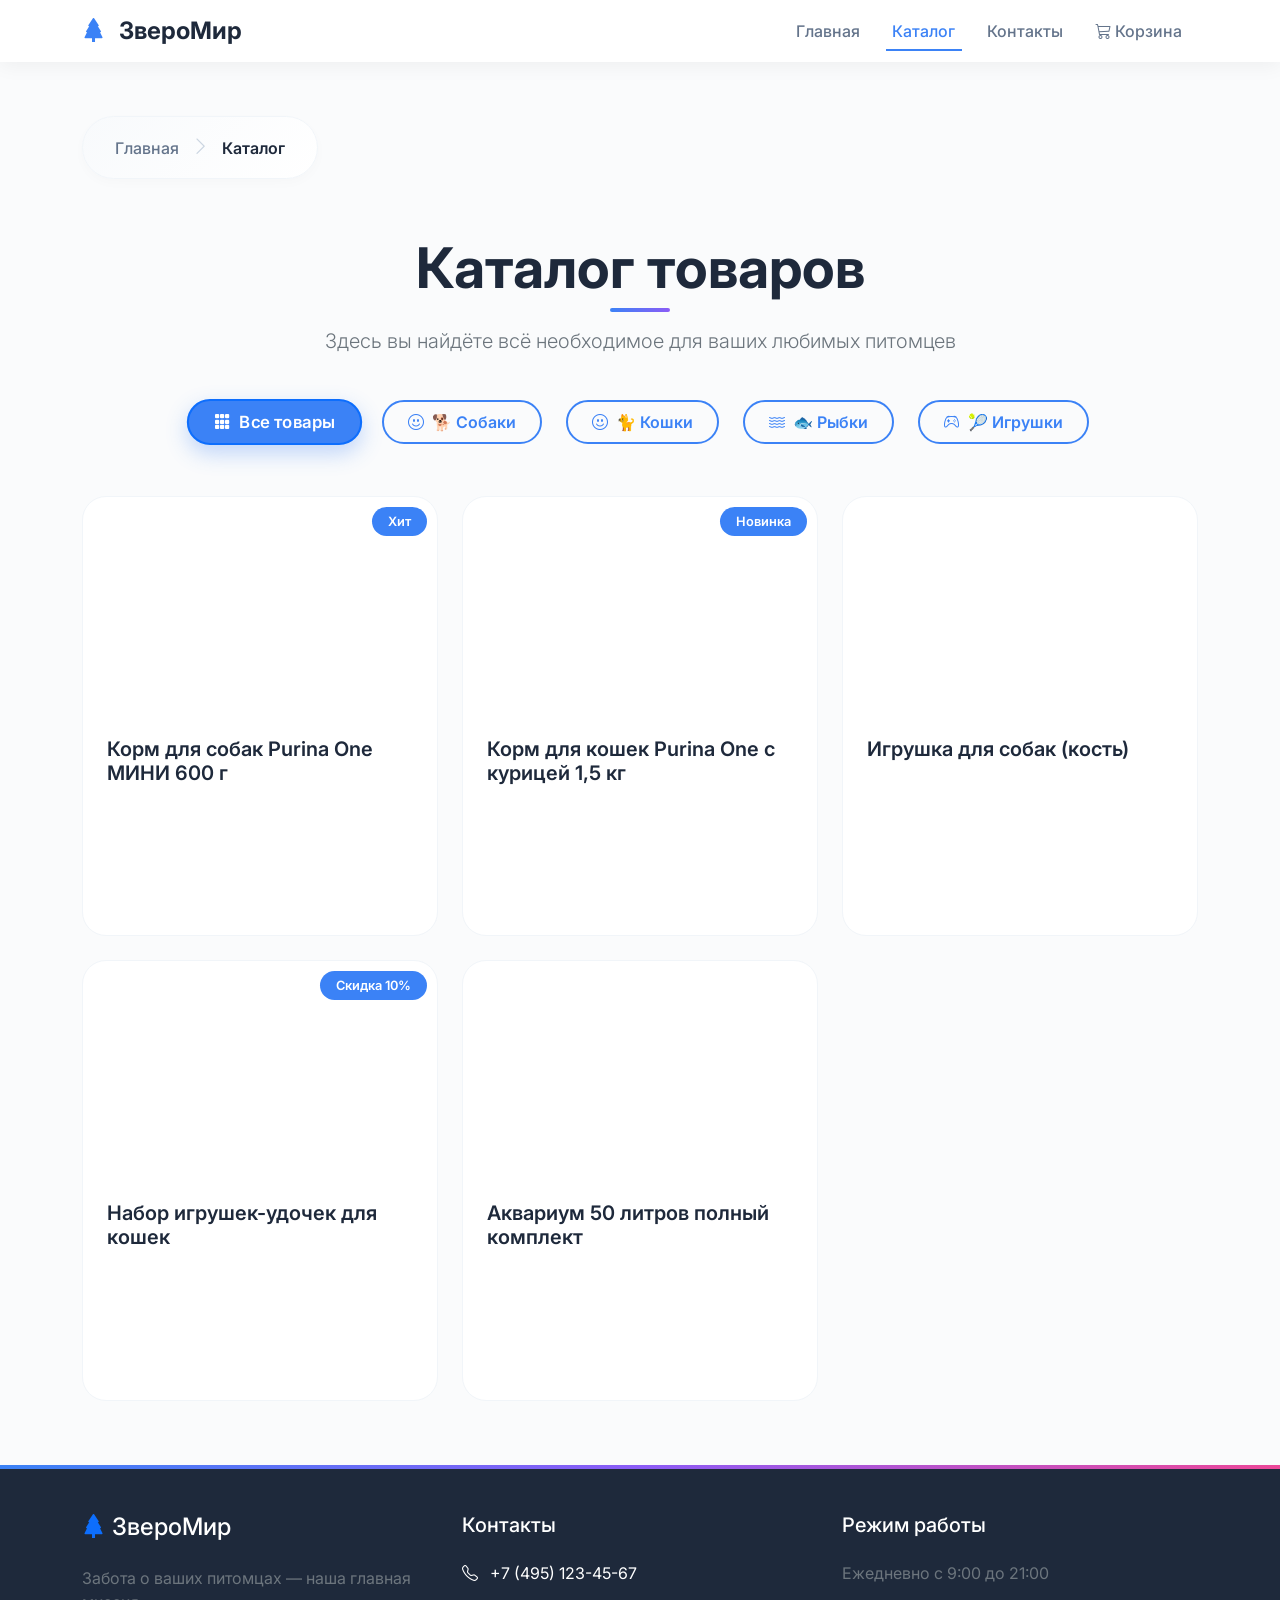
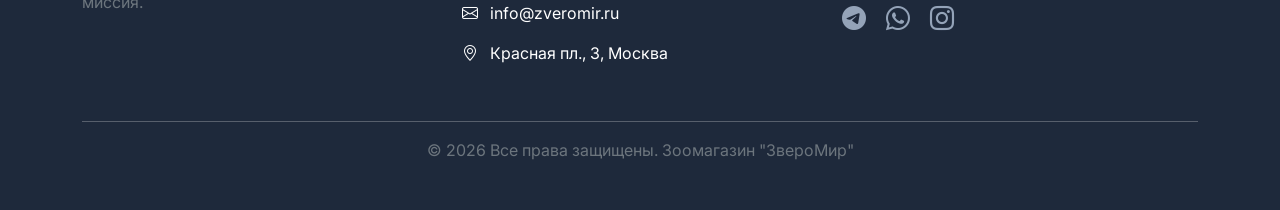
==== catalog.html @ 7f7d0ce7 "Add files via upload" ====
<!doctype html>
<html lang="ru">
<head>
    <meta charset="UTF-8">
    <meta name="viewport" content="width=device-width, initial-scale=1.0">
    <title>Каталог - Зоомагазин "ЗвероМир"</title>
    
    <!-- Bootstrap CSS -->
    <link href="https://cdn.jsdelivr.net/npm/bootstrap@5.3.0/dist/css/bootstrap.min.css" rel="stylesheet">
    <!-- Bootstrap Icons -->
    <link rel="stylesheet" href="https://cdn.jsdelivr.net/npm/bootstrap-icons@1.11.0/font/bootstrap-icons.css">
    <!-- AOS Animation Library -->
    <link href="https://unpkg.com/aos@2.3.1/dist/aos.css" rel="stylesheet">
    <!-- Custom CSS -->
    <link rel="stylesheet" href="style.css">
</head>
<body>

<!-- Навигационная панель -->
<nav class="navbar navbar-expand-lg navbar-light fixed-top">
    <div class="container">
        <a class="navbar-brand" href="index.html">
            <i class="bi bi-tree-fill"></i> ЗвероМир
        </a>
        <button class="navbar-toggler" type="button" data-bs-toggle="collapse" data-bs-target="#navbarNav">
            <span class="navbar-toggler-icon"></span>
        </button>
        <div class="collapse navbar-collapse" id="navbarNav">
            <ul class="navbar-nav ms-auto">
                <li class="nav-item">
                    <a class="nav-link" href="index.html">Главная</a>
                </li>
                <li class="nav-item">
                    <a class="nav-link active" href="catalog.html">Каталог</a>
                </li>
                <li class="nav-item">
                    <a class="nav-link" href="contacts.html">Контакты</a>
                </li>
                <li class="nav-item">
                    <a class="nav-link cart-link" href="cart.html">
                        <i class="bi bi-cart3"></i> Корзина
                        <span class="cart-count d-none">0</span>
                    </a>
                </li>
            </ul>
        </div>
    </div>
</nav>

<!-- Хлебные крошки -->
<div class="container mt-4">
    <div class="breadcrumb-custom" data-aos="fade-up">
        <a href="index.html">Главная</a>
        <i class="bi bi-chevron-right"></i>
        <span class="active">Каталог</span>
    </div>
</div>

<!-- Заголовок -->
<section class="py-4">
    <div class="container text-center" data-aos="fade-up">
        <h1 class="display-4 fw-bold mb-4">Каталог товаров</h1>
        <p class="lead text-secondary mx-auto" style="max-width: 700px;" data-aos="fade-up" data-aos-delay="100">
            Здесь вы найдёте всё необходимое для ваших любимых питомцев
        </p>
    </div>
</section>

<!-- Кнопки-фильтры -->
<div class="container mb-5">
    <div class="d-flex justify-content-center gap-3 flex-wrap" data-aos="fade-up" data-aos-delay="200">
        <button class="btn btn-outline-primary rounded-pill px-4 py-2 filter-btn category-btn active" data-filter="all">
            <i class="bi bi-grid-3x3-gap-fill me-2"></i>Все товары
        </button>
        <button class="btn btn-outline-primary rounded-pill px-4 py-2 filter-btn category-btn" data-filter="dogs">
            <i class="bi bi-emoji-smile me-2"></i>🐕 Собаки
        </button>
        <button class="btn btn-outline-primary rounded-pill px-4 py-2 filter-btn category-btn" data-filter="cats">
            <i class="bi bi-emoji-smile me-2"></i>🐈 Кошки
        </button>
        <button class="btn btn-outline-primary rounded-pill px-4 py-2 filter-btn category-btn" data-filter="fish">
            <i class="bi bi-water me-2"></i>🐟 Рыбки
        </button>
        <button class="btn btn-outline-primary rounded-pill px-4 py-2 filter-btn category-btn" data-filter="toys">
            <i class="bi bi-controller me-2"></i>🎾 Игрушки
        </button>
    </div>
</div>

<!-- Индикатор загрузки -->
<div class="loading-spinner" id="loadingSpinner">
    <div class="loader"></div>
    <p class="mt-3 text-secondary">Загрузка товаров...</p>
</div>

<!-- Товары -->
<div class="container">
    <div class="row g-4" id="productsContainer"></div>
</div>

<!-- Кнопка наверх -->
<button id="scrollTopBtn" class="btn btn-primary">
    <i class="bi bi-arrow-up"></i>
</button>

<!-- Уведомления -->
<div id="notification-container"></div>

<!-- Футер -->
<footer>
    <div class="container">
        <div class="row">
            <div class="col-md-4 mb-4" data-aos="fade-up" data-aos-delay="100">
                <h4 class="mb-4"><i class="bi bi-tree-fill text-primary"></i> ЗвероМир</h4>
                <p class="text-secondary">Забота о ваших питомцах — наша главная миссия.</p>
            </div>
            <div class="col-md-4 mb-4" data-aos="fade-up" data-aos-delay="200">
                <h5 class="mb-4">Контакты</h5>
                <p><i class="bi bi-telephone me-2"></i> +7 (495) 123-45-67</p>
                <p><i class="bi bi-envelope me-2"></i> info@zveromir.ru</p>
                <p><i class="bi bi-geo-alt me-2"></i> Красная пл., 3, Москва</p>
            </div>
            <div class="col-md-4 mb-4" data-aos="fade-up" data-aos-delay="300">
                <h5 class="mb-4">Режим работы</h5>
                <p class="text-secondary">Ежедневно с 9:00 до 21:00</p>
                <div class="social-links">
                    <a href="#"><i class="bi bi-telegram"></i></a>
                    <a href="#"><i class="bi bi-whatsapp"></i></a>
                    <a href="#"><i class="bi bi-instagram"></i></a>
                </div>
            </div>
        </div>
        <hr class="bg-secondary">
        <p class="text-center text-secondary mb-0">&copy; 2026 Все права защищены. Зоомагазин "ЗвероМир"</p>
    </div>
</footer>

<!-- Bootstrap JS -->
<script src="https://cdn.jsdelivr.net/npm/bootstrap@5.3.0/dist/js/bootstrap.bundle.min.js"></script>
<!-- AOS JS -->
<script src="https://unpkg.com/aos@2.3.1/dist/aos.js"></script>
<!-- Cart JS -->
<script src="cart.js"></script>
<script>
    // Инициализация AOS
    AOS.init({ 
        duration: 800, 
        once: true,
        easing: 'ease-in-out'
    });

    // Данные товаров
    const products = [
        { 
            id: 'product1', 
            name: 'Корм для собак Purina One МИНИ 600 г', 
            price: 350, 
            image: 'https://shop.purina.ru/media/catalog/product//5/2/52530a60-5947-11ee-8527-06612dae177d_jedk5vrzirrvaqpb.png', 
            category: 'dogs',
            link: 'product1.html',
            badge: 'Хит'
        },
        { 
            id: 'product2', 
            name: 'Корм для кошек Purina One с курицей 1,5 кг', 
            price: 950, 
            image: 'https://shop.purina.ru/media/catalog/product//1/0/104ab9ae-5e12-11ee-aa1b-067a761482e2_jfnxm2svorofzwvq.webp', 
            category: 'cats',
            link: 'product2.html',
            badge: 'Новинка'
        },
        { 
            id: 'product3', 
            name: 'Игрушка для собак (кость)', 
            price: 450, 
            image: 'https://aqplus.ru/upload/resize_cache/iblock/6ba/1200_1200_140cd750bba9870f18aada2478b24840a/ezvguzrqlldu1kr1p1bsrg2urei8o5ng.jpg', 
            category: 'toys',
            link: 'product3.html'
        },
        { 
            id: 'product4', 
            name: 'Набор игрушек-удочек для кошек', 
            price: 700, 
            image: 'https://api.zapovednik96.ru/upload/iblock/500/500fc4b9103d50aaf9e6d7cd3fbefd99.jpg', 
            category: 'toys',
            link: 'product4.html',
            badge: 'Скидка 10%'
        },
        { 
            id: 'product5', 
            name: 'Аквариум 50 литров полный комплект', 
            price: 3500, 
            image: 'https://dolinaakvariumov.ru/image/cache/catalog/Akvas_2024/pryamoj/50loreh-300x300.jpg', 
            category: 'fish',
            link: 'product5.html'
        }
    ];

    // Функция для отображения товаров
    function displayProducts(filter = 'all') {
        const container = document.getElementById('productsContainer');
        const spinner = document.getElementById('loadingSpinner');
        
        if (!container) return;
        
        spinner.classList.add('show');
        
        setTimeout(() => {
            const filtered = filter === 'all' ? products : products.filter(p => p.category === filter);
            
            if (filtered.length === 0) {
                container.innerHTML = `
                    <div class="col-12 text-center py-5">
                        <i class="bi bi-emoji-frown display-1 text-secondary mb-4"></i>
                        <h3 class="fw-bold mb-3">Товары не найдены</h3>
                        <p class="text-secondary mb-4">В этой категории пока нет товаров</p>
                        <button class="btn btn-primary filter-btn" data-filter="all">Показать все товары</button>
                    </div>
                `;
            } else {
                container.innerHTML = filtered.map((product, index) => `
                    <div class="col-md-6 col-lg-4">
                        <div class="product-card h-100">
                            ${product.badge ? `<span class="product-badge">${product.badge}</span>` : ''}
                            <img src="${product.image}" class="img-fluid" alt="${product.name}" 
                                 onerror="this.src='https://via.placeholder.com/250x250?text=Нет+фото'">
                            <div class="d-flex flex-column h-100">
                                <h5>${product.name}</h5>
                                <p class="price mt-auto">${product.price} ₽</p>
                                <div class="d-flex gap-2">
                                    <a href="${product.link}" class="btn btn-outline-primary flex-grow-1">
                                        <i class="bi bi-eye me-1"></i>Подробнее
                                    </a>
                                    <button class="btn btn-primary add-to-cart-btn flex-grow-1" 
                                            data-id="${product.id}"
                                            data-name="${product.name}"
                                            data-price="${product.price}"
                                            data-image="${product.image}">
                                        <i class="bi bi-cart-plus"></i> В корзину
                                    </button>
                                </div>
                            </div>
                        </div>
                    </div>
                `).join('');
            }
            
            spinner.classList.remove('show');
            
            // Добавляем обработчики для кнопок "В корзину"
            attachAddToCartHandlers();
        }, 300);
    }

    // Функция для обработки кнопок добавления в корзину
    function attachAddToCartHandlers() {
        document.querySelectorAll('.add-to-cart-btn').forEach(btn => {
            btn.removeEventListener('click', handleAddToCart);
            btn.addEventListener('click', handleAddToCart);
        });
    }

    // Обработчик добавления в корзину
    function handleAddToCart(e) {
        e.preventDefault();
        e.stopPropagation();
        
        const product = {
            id: this.dataset.id,
            name: this.dataset.name,
            price: parseInt(this.dataset.price),
            image: this.dataset.image,
            quantity: 1
        };
        
        // Проверяем, существует ли функция addToCart из cart.js
        if (typeof window.addToCart === 'function') {
            window.addToCart(product);
        } else {
            // Если функция не найдена, используем локальную
            addToCartLocal(product);
        }
    }

    // Локальная функция добавления в корзину (на случай отсутствия cart.js)
    function addToCartLocal(product) {
        let cart = JSON.parse(localStorage.getItem('cart')) || [];
        const existingItem = cart.find(item => item.id === product.id);
        
        if (existingItem) {
            existingItem.quantity = (existingItem.quantity || 1) + 1;
        } else {
            cart.push(product);
        }
        
        localStorage.setItem('cart', JSON.stringify(cart));
        showNotification('Товар добавлен в корзину!', 'success');
        
        // Обновляем счетчик
        updateCartCountLocal();
    }

    // Локальное обновление счетчика
    function updateCartCountLocal() {
        const cart = JSON.parse(localStorage.getItem('cart')) || [];
        const totalItems = cart.reduce((sum, item) => sum + (item.quantity || 1), 0);
        const cartCounts = document.querySelectorAll('.cart-count');
        
        cartCounts.forEach(badge => {
            if (totalItems > 0) {
                badge.classList.remove('d-none');
                badge.textContent = totalItems;
            } else {
                badge.classList.add('d-none');
            }
        });
    }

    // Функция для уведомлений
    function showNotification(message, type = 'success') {
        const container = document.getElementById('notification-container');
        if (!container) return;
        
        const notification = document.createElement('div');
        notification.className = `notification ${type}`;
        
        let icon = type === 'success' ? 'check-circle-fill' : 'info-circle-fill';
        
        notification.innerHTML = `
            <i class="bi bi-${icon} me-2" style="color: ${type === 'success' ? '#10b981' : '#3b82f6'};"></i>
            <span class="flex-grow-1">${message}</span>
            <button class="btn-close btn-sm ms-2" onclick="this.parentElement.remove()"></button>
        `;
        
        container.appendChild(notification);
        
        setTimeout(() => {
            if (notification.parentNode) {
                notification.style.animation = 'slideOutRight 0.3s ease forwards';
                setTimeout(() => {
                    if (notification.parentNode) {
                        notification.remove();
                    }
                }, 300);
            }
        }, 3000);
    }

    // Инициализация при загрузке
    document.addEventListener('DOMContentLoaded', function() {
        // Обновляем счетчик корзины
        updateCartCountLocal();
        
        // Отображаем товары
        displayProducts('all');
        
        // Обработчики фильтров
        document.querySelectorAll('.filter-btn').forEach(btn => {
            btn.addEventListener('click', function() {
                document.querySelectorAll('.filter-btn').forEach(b => b.classList.remove('active'));
                this.classList.add('active');
                displayProducts(this.dataset.filter);
            });
        });
        
        // Кнопка "Наверх"
        const scrollBtn = document.getElementById('scrollTopBtn');
        if (scrollBtn) {
            window.addEventListener('scroll', () => {
                if (window.scrollY > 300) {
                    scrollBtn.classList.add('show');
                } else {
                    scrollBtn.classList.remove('show');
                }
            });
            
            scrollBtn.addEventListener('click', () => {
                window.scrollTo({ top: 0, behavior: 'smooth' });
            });
        }
    });
</script>
</body>
</html>
---- style.css ----
/* style.css - Основные стили для всех страниц */
@import url('https://fonts.googleapis.com/css2?family=Inter:wght@300;400;500;600;700&display=swap');

* {
    margin: 0;
    padding: 0;
    box-sizing: border-box;
}

body {
    font-family: 'Inter', sans-serif;
    background-color: #fafbfc;
    color: #1e293b;
    padding-top: 76px;
    overflow-x: hidden;
}

/* ===== НАВИГАЦИЯ ===== */
.navbar {
    backdrop-filter: blur(10px);
    background-color: rgba(255, 255, 255, 0.95) !important;
    box-shadow: 0 4px 20px rgba(0, 0, 0, 0.05);
    transition: all 0.3s ease;
}

.navbar.scrolled {
    padding: 0.5rem 1rem;
    background-color: rgba(255, 255, 255, 0.98) !important;
    box-shadow: 0 4px 20px rgba(0, 0, 0, 0.1);
}

.navbar-brand {
    font-weight: 700;
    font-size: 1.5rem;
    color: #1e293b;
    transition: transform 0.3s ease;
}

.navbar-brand:hover {
    transform: scale(1.05);
}

.navbar-brand i {
    color: #3b82f6;
    margin-right: 8px;
    animation: pulse 2s infinite;
}

.nav-link {
    font-weight: 500;
    color: #64748b !important;
    transition: all 0.3s ease;
    padding: 0.5rem 1rem !important;
    position: relative;
}

.nav-link::after {
    content: '';
    position: absolute;
    bottom: 0;
    left: 50%;
    transform: translateX(-50%);
    width: 0;
    height: 2px;
    background: #3b82f6;
    transition: width 0.3s ease;
}

.nav-link:hover::after,
.nav-link.active::after {
    width: 80%;
}

.nav-link:hover, .nav-link.active {
    color: #3b82f6 !important;
}

.cart-link {
    position: relative;
}

.cart-count {
    background-color: #ef4444;
    color: white;
    font-size: 0.7rem;
    font-weight: 600;
    padding: 0.2rem 0.5rem;
    border-radius: 20px;
    position: absolute;
    top: -5px;
    right: -10px;
    min-width: 20px;
    text-align: center;
    animation: bounce 0.5s ease;
}

/* ===== ХЛЕБНЫЕ КРОШКИ ===== */
.breadcrumb-custom {
    background: linear-gradient(135deg, #f8fafc 0%, #ffffff 100%);
    padding: 1rem 2rem;
    border-radius: 50px;
    margin: 1rem 0 2rem;
    display: inline-block;
    box-shadow: 0 4px 12px rgba(0, 0, 0, 0.02);
    border: 1px solid #f1f5f9;
}

.breadcrumb-custom a {
    color: #64748b;
    text-decoration: none;
    font-weight: 500;
    transition: all 0.3s ease;
}

.breadcrumb-custom a:hover {
    color: #3b82f6;
    transform: translateX(-2px);
}

.breadcrumb-custom .active {
    color: #1e293b;
    font-weight: 600;
}

.breadcrumb-custom i {
    font-size: 1.2rem;
    margin: 0 0.5rem;
    color: #cbd5e1;
}

/* ===== ЗАГОЛОВКИ ===== */
h1 {
    font-weight: 700;
    font-size: 2.5rem;
    color: #1e293b;
    margin-bottom: 1rem;
    position: relative;
    display: inline-block;
}

h1::after {
    content: '';
    position: absolute;
    bottom: -10px;
    left: 0;
    width: 60px;
    height: 4px;
    background: linear-gradient(90deg, #3b82f6, #8b5cf6);
    border-radius: 2px;
    animation: slideInLeft 0.8s ease;
}

.text-center h1::after {
    left: 50%;
    transform: translateX(-50%);
}

/* ===== КАРТОЧКИ ТОВАРОВ ===== */
.product-card {
    background: white;
    border-radius: 24px;
    padding: 1.5rem;
    height: 100%;
    transition: all 0.3s cubic-bezier(0.4, 0, 0.2, 1);
    border: 1px solid #f1f5f9;
    position: relative;
    overflow: hidden;
}

.product-card::before {
    content: '';
    position: absolute;
    top: 0;
    left: 0;
    width: 100%;
    height: 100%;
    background: linear-gradient(135deg, rgba(59, 130, 246, 0.1), rgba(139, 92, 246, 0.1));
    opacity: 0;
    transition: opacity 0.3s ease;
}

.product-card:hover {
    transform: translateY(-10px);
    box-shadow: 0 20px 40px rgba(0, 0, 0, 0.1);
}

.product-card:hover::before {
    opacity: 1;
}

.product-card img {
    height: 200px;
    object-fit: contain;
    margin-bottom: 1rem;
    transition: transform 0.5s ease;
}

.product-card:hover img {
    transform: scale(1.1);
}

.product-card h5 {
    font-weight: 600;
    margin-bottom: 0.5rem;
    color: #1e293b;
}

.product-card .price {
    color: #3b82f6;
    font-weight: 700;
    font-size: 1.3rem;
    margin-bottom: 1rem;
}

/* ===== КНОПКИ ===== */
.btn {
    border-radius: 40px;
    padding: 0.6rem 1.5rem;
    font-weight: 500;
    transition: all 0.3s ease;
    position: relative;
    overflow: hidden;
}

.btn::after {
    content: '';
    position: absolute;
    top: 50%;
    left: 50%;
    width: 0;
    height: 0;
    border-radius: 50%;
    background: rgba(255, 255, 255, 0.5);
    transform: translate(-50%, -50%);
    transition: width 0.6s, height 0.6s;
}

.btn:active::after {
    width: 300px;
    height: 300px;
}

.btn-primary {
    background: #3b82f6;
    border: none;
}

.btn-primary:hover {
    background: #2563eb;
    transform: translateY(-2px);
    box-shadow: 0 8px 20px rgba(59, 130, 246, 0.3);
}

.btn-outline-primary {
    border: 2px solid #3b82f6;
    color: #3b82f6;
}

.btn-outline-primary:hover {
    background: #3b82f6;
    color: white;
    transform: translateY(-2px);
    box-shadow: 0 8px 20px rgba(59, 130, 246, 0.2);
}

/* ===== КАТЕГОРИИ ===== */
.filter-btn {
    border-radius: 40px;
    padding: 0.8rem 2rem;
    font-weight: 600;
    transition: all 0.3s ease;
    margin: 0.25rem;
}

.filter-btn.active {
    background: #3b82f6;
    color: white;
    transform: scale(1.05);
    box-shadow: 0 8px 20px rgba(59, 130, 246, 0.3);
}

/* ===== ФОРМЫ ===== */
.form-control, .form-select {
    border-radius: 15px;
    border: 2px solid #e2e8f0;
    padding: 0.75rem 1rem;
    transition: all 0.3s ease;
}

.form-control:focus, .form-select:focus {
    border-color: #3b82f6;
    box-shadow: 0 0 0 4px rgba(59, 130, 246, 0.1);
}

/* ===== УВЕДОМЛЕНИЯ ===== */
#notification-container {
    position: fixed;
    bottom: 20px;
    right: 20px;
    z-index: 9999;
}

.notification {
    background: white;
    border-radius: 40px;
    padding: 1rem 1.5rem;
    box-shadow: 0 10px 30px rgba(0, 0, 0, 0.15);
    margin-bottom: 0.5rem;
    border-left: 4px solid #3b82f6;
    animation: slideInRight 0.3s ease;
    display: flex;
    align-items: center;
    min-width: 300px;
}

.notification.success {
    border-left-color: #10b981;
}

.notification.error {
    border-left-color: #ef4444;
}

.notification.info {
    border-left-color: #3b82f6;
}

/* ===== ФУТЕР ===== */
footer {
    background: #1e293b;
    color: white;
    margin-top: 4rem;
    padding: 3rem 0;
    position: relative;
    overflow: hidden;
}

footer::before {
    content: '';
    position: absolute;
    top: 0;
    left: 0;
    right: 0;
    height: 4px;
    background: linear-gradient(90deg, #3b82f6, #8b5cf6, #ec4899);
}

footer a {
    color: #94a3b8;
    text-decoration: none;
    transition: all 0.3s ease;
}

footer a:hover {
    color: white;
    transform: translateX(5px);
}

.social-links a {
    display: inline-block;
    margin-right: 1rem;
    font-size: 1.5rem;
    transition: all 0.3s ease;
}

.social-links a:hover {
    transform: translateY(-5px);
    color: #3b82f6;
}

/* ===== АНИМАЦИИ ===== */
@keyframes fadeIn {
    from { opacity: 0; }
    to { opacity: 1; }
}

@keyframes slideInLeft {
    from {
        transform: translateX(-50px);
        opacity: 0;
    }
    to {
        transform: translateX(0);
        opacity: 1;
    }
}

@keyframes slideInRight {
    from {
        transform: translateX(50px);
        opacity: 0;
    }
    to {
        transform: translateX(0);
        opacity: 1;
    }
}

@keyframes slideInUp {
    from {
        transform: translateY(50px);
        opacity: 0;
    }
    to {
        transform: translateY(0);
        opacity: 1;
    }
}

@keyframes bounce {
    0%, 100% { transform: scale(1); }
    50% { transform: scale(1.2); }
}

@keyframes pulse {
    0%, 100% { transform: scale(1); }
    50% { transform: scale(1.1); }
}

@keyframes rotate {
    from { transform: rotate(0deg); }
    to { transform: rotate(360deg); }
}

@keyframes shimmer {
    0% { background-position: -1000px 0; }
    100% { background-position: 1000px 0; }
}

/* Классы анимаций */
.fade-in {
    animation: fadeIn 1s ease;
}

.slide-in-left {
    animation: slideInLeft 0.8s ease;
}

.slide-in-right {
    animation: slideInRight 0.8s ease;
}

.slide-in-up {
    animation: slideInUp 0.8s ease;
}

/* ===== ЗАГРУЗЧИК ===== */
.loader {
    width: 48px;
    height: 48px;
    border: 5px solid #f1f5f9;
    border-bottom-color: #3b82f6;
    border-radius: 50%;
    display: inline-block;
    animation: rotate 1s linear infinite;
}

/* ===== КНОПКА НАВЕРХ ===== */
#scrollTopBtn {
    position: fixed;
    bottom: 30px;
    right: 30px;
    width: 50px;
    height: 50px;
    border-radius: 50%;
    background: #3b82f6;
    color: white;
    border: none;
    cursor: pointer;
    display: none;
    align-items: center;
    justify-content: center;
    font-size: 1.5rem;
    box-shadow: 0 4px 15px rgba(59, 130, 246, 0.3);
    transition: all 0.3s ease;
    z-index: 99;
}

#scrollTopBtn:hover {
    transform: translateY(-5px);
    box-shadow: 0 8px 25px rgba(59, 130, 246, 0.4);
}

#scrollTopBtn.show {
    display: flex;
    animation: slideInUp 0.3s ease;
}

/* ===== АДАПТИВНОСТЬ ===== */
@media (max-width: 768px) {
    body {
        padding-top: 70px;
    }
    
    h1 {
        font-size: 2rem;
    }
    
    .breadcrumb-custom {
        padding: 0.8rem 1.5rem;
        font-size: 0.9rem;
    }
    
    .notification {
        min-width: 250px;
    }
    
    #scrollTopBtn {
        bottom: 20px;
        right: 20px;
        width: 40px;
        height: 40px;
        font-size: 1.2rem;
    }
}

@media (max-width: 480px) {
    .btn {
        padding: 0.5rem 1rem;
        font-size: 0.9rem;
    }
    
    .filter-btn {
        padding: 0.6rem 1.2rem;
    }
}
/* ===== ДОПОЛНИТЕЛЬНЫЕ СТИЛИ ДЛЯ КАТАЛОГА ===== */
.category-btn {
    transition: all 0.3s ease;
    position: relative;
    overflow: hidden;
}

.category-btn::before {
    content: '';
    position: absolute;
    top: 50%;
    left: 50%;
    width: 0;
    height: 0;
    border-radius: 50%;
    background: rgba(255, 255, 255, 0.5);
    transform: translate(-50%, -50%);
    transition: width 0.6s, height 0.6s;
}

.category-btn:active::before {
    width: 300px;
    height: 300px;
}

.product-card {
    cursor: pointer;
}

.product-card .btn {
    transform: translateY(0);
    transition: all 0.3s ease;
}

.product-card:hover .btn {
    transform: translateY(-3px);
    box-shadow: 0 8px 20px rgba(59, 130, 246, 0.3);
}

.product-badge {
    position: absolute;
    top: 10px;
    right: 10px;
    background: #3b82f6;
    color: white;
    padding: 0.3rem 1rem;
    border-radius: 20px;
    font-size: 0.8rem;
    font-weight: 600;
    z-index: 1;
}

.loading-spinner {
    display: none;
    text-align: center;
    padding: 2rem;
}

.loading-spinner.show {
    display: block;
}

.loader {
    border: 3px solid #f3f3f3;
    border-radius: 50%;
    border-top: 3px solid #3b82f6;
    width: 40px;
    height: 40px;
    animation: spin 1s linear infinite;
    margin: 0 auto;
}

@keyframes spin {
    0% { transform: rotate(0deg); }
    100% { transform: rotate(360deg); }
}

/* Стили для уведомлений в каталоге */
#notification-container {
    position: fixed;
    bottom: 20px;
    right: 20px;
    z-index: 9999;
}

.notification {
    background: white;
    border-radius: 40px;
    padding: 1rem 1.5rem;
    box-shadow: 0 10px 30px rgba(0, 0, 0, 0.15);
    margin-bottom: 0.5rem;
    border-left: 4px solid #3b82f6;
    animation: slideInRight 0.3s ease;
    display: flex;
    align-items: center;
    min-width: 300px;
}

.notification.success {
    border-left-color: #10b981;
}

.notification.error {
    border-left-color: #ef4444;
}

@keyframes slideInRight {
    from {
        transform: translateX(100%);
        opacity: 0;
    }
    to {
        transform: translateX(0);
        opacity: 1;
    }
}

@keyframes slideOutRight {
    from {
        transform: translateX(0);
        opacity: 1;
    }
    to {
        transform: translateX(100%);
        opacity: 0;
    }
}

/* Стили для кнопки наверх */
#scrollTopBtn {
    position: fixed;
    bottom: 30px;
    right: 30px;
    width: 50px;
    height: 50px;
    border-radius: 50%;
    display: flex;
    align-items: center;
    justify-content: center;
    opacity: 0;
    visibility: hidden;
    transition: all 0.3s ease;
    z-index: 99;
}

#scrollTopBtn.show {
    opacity: 1;
    visibility: visible;
}
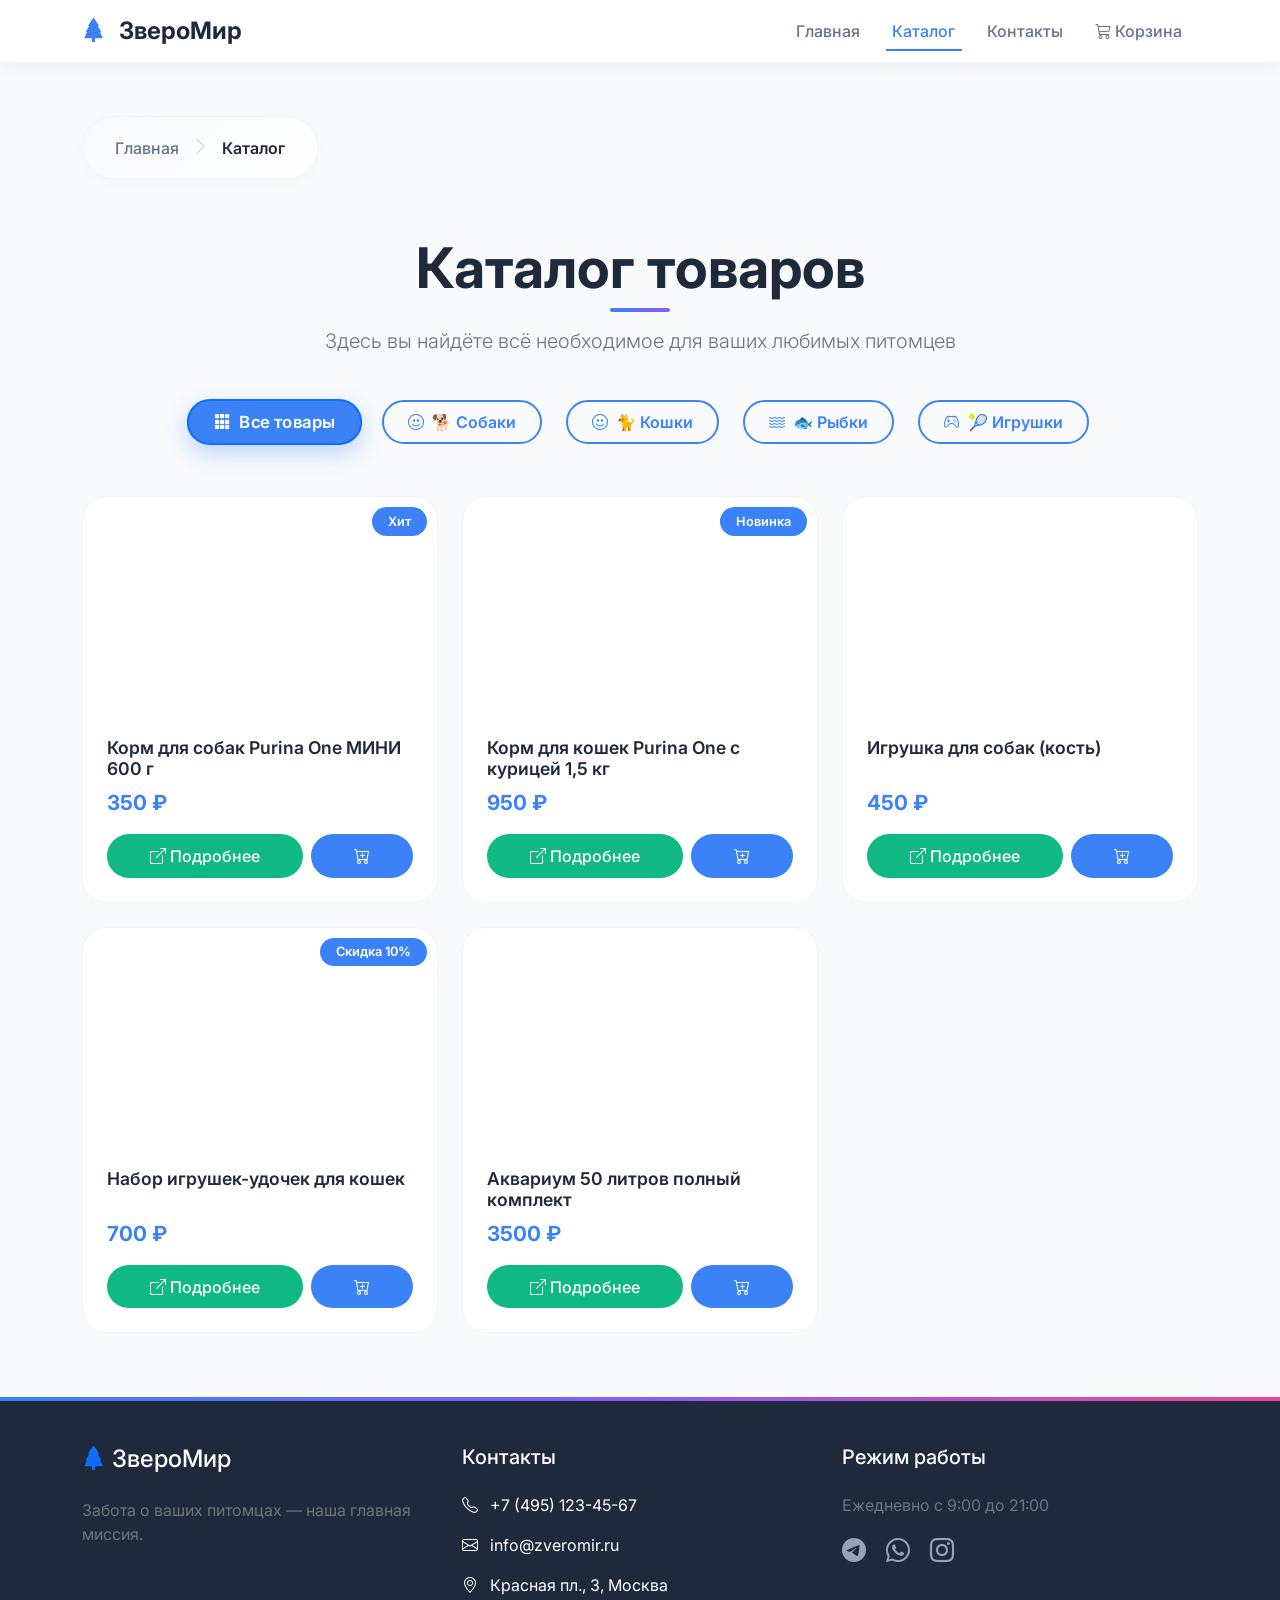
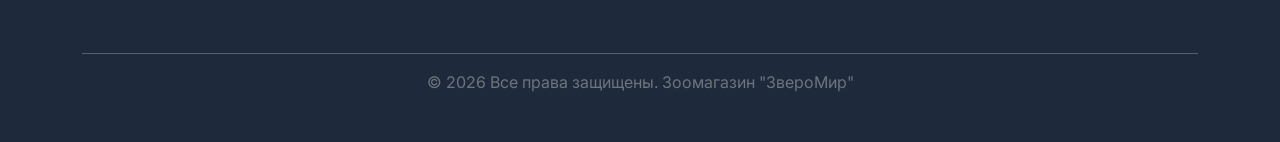
==== commit 7f40351d: "Update catalog.html" ====
--- a/catalog.html
+++ b/catalog.html
@@ -69,19 +69,19 @@
 <!-- Кнопки-фильтры -->
 <div class="container mb-5">
     <div class="d-flex justify-content-center gap-3 flex-wrap" data-aos="fade-up" data-aos-delay="200">
-        <button class="btn btn-outline-primary rounded-pill px-4 py-2 filter-btn category-btn active" data-filter="all">
+        <button class="btn btn-outline-primary rounded-pill px-4 py-2 filter-btn active" data-filter="all">
             <i class="bi bi-grid-3x3-gap-fill me-2"></i>Все товары
         </button>
-        <button class="btn btn-outline-primary rounded-pill px-4 py-2 filter-btn category-btn" data-filter="dogs">
+        <button class="btn btn-outline-primary rounded-pill px-4 py-2 filter-btn" data-filter="dogs">
             <i class="bi bi-emoji-smile me-2"></i>🐕 Собаки
         </button>
-        <button class="btn btn-outline-primary rounded-pill px-4 py-2 filter-btn category-btn" data-filter="cats">
+        <button class="btn btn-outline-primary rounded-pill px-4 py-2 filter-btn" data-filter="cats">
             <i class="bi bi-emoji-smile me-2"></i>🐈 Кошки
         </button>
-        <button class="btn btn-outline-primary rounded-pill px-4 py-2 filter-btn category-btn" data-filter="fish">
+        <button class="btn btn-outline-primary rounded-pill px-4 py-2 filter-btn" data-filter="fish">
             <i class="bi bi-water me-2"></i>🐟 Рыбки
         </button>
-        <button class="btn btn-outline-primary rounded-pill px-4 py-2 filter-btn category-btn" data-filter="toys">
+        <button class="btn btn-outline-primary rounded-pill px-4 py-2 filter-btn" data-filter="toys">
             <i class="bi bi-controller me-2"></i>🎾 Игрушки
         </button>
     </div>
@@ -143,11 +143,7 @@
 <script src="cart.js"></script>
 <script>
     // Инициализация AOS
-    AOS.init({ 
-        duration: 800, 
-        once: true,
-        easing: 'ease-in-out'
-    });
+    AOS.init({ duration: 800, once: true });
 
     // Данные товаров
     const products = [
@@ -220,25 +216,23 @@
             } else {
                 container.innerHTML = filtered.map((product, index) => `
                     <div class="col-md-6 col-lg-4">
-                        <div class="product-card h-100">
+                        <div class="product-card">
                             ${product.badge ? `<span class="product-badge">${product.badge}</span>` : ''}
                             <img src="${product.image}" class="img-fluid" alt="${product.name}" 
                                  onerror="this.src='https://via.placeholder.com/250x250?text=Нет+фото'">
-                            <div class="d-flex flex-column h-100">
-                                <h5>${product.name}</h5>
-                                <p class="price mt-auto">${product.price} ₽</p>
-                                <div class="d-flex gap-2">
-                                    <a href="${product.link}" class="btn btn-outline-primary flex-grow-1">
-                                        <i class="bi bi-eye me-1"></i>Подробнее
-                                    </a>
-                                    <button class="btn btn-primary add-to-cart-btn flex-grow-1" 
-                                            data-id="${product.id}"
-                                            data-name="${product.name}"
-                                            data-price="${product.price}"
-                                            data-image="${product.image}">
-                                        <i class="bi bi-cart-plus"></i> В корзину
-                                    </button>
-                                </div>
+                            <h5>${product.name}</h5>
+                            <p class="price">${product.price} ₽</p>
+                            <div class="d-flex gap-2">
+                                <a href="${product.link}" class="btn btn-success flex-grow-1">
+                                    <i class="bi bi-box-arrow-up-right me-1"></i>Подробнее
+                                </a>
+                                <button class="btn btn-primary add-to-cart-btn flex-grow-1" 
+                                        data-id="${product.id}"
+                                        data-name="${product.name}"
+                                        data-price="${product.price}"
+                                        data-image="${product.image}">
+                                    <i class="bi bi-cart-plus"></i>
+                                </button>
                             </div>
                         </div>
                     </div>
@@ -269,89 +263,17 @@
             id: this.dataset.id,
             name: this.dataset.name,
             price: parseInt(this.dataset.price),
-            image: this.dataset.image,
-            quantity: 1
+            image: this.dataset.image
         };
         
-        // Проверяем, существует ли функция addToCart из cart.js
-        if (typeof window.addToCart === 'function') {
-            window.addToCart(product);
-        } else {
-            // Если функция не найдена, используем локальную
-            addToCartLocal(product);
+        // Используем CartManager
+        if (window.CartManager) {
+            window.CartManager.addToCart(product);
         }
     }
 
-    // Локальная функция добавления в корзину (на случай отсутствия cart.js)
-    function addToCartLocal(product) {
-        let cart = JSON.parse(localStorage.getItem('cart')) || [];
-        const existingItem = cart.find(item => item.id === product.id);
-        
-        if (existingItem) {
-            existingItem.quantity = (existingItem.quantity || 1) + 1;
-        } else {
-            cart.push(product);
-        }
-        
-        localStorage.setItem('cart', JSON.stringify(cart));
-        showNotification('Товар добавлен в корзину!', 'success');
-        
-        // Обновляем счетчик
-        updateCartCountLocal();
-    }
-
-    // Локальное обновление счетчика
-    function updateCartCountLocal() {
-        const cart = JSON.parse(localStorage.getItem('cart')) || [];
-        const totalItems = cart.reduce((sum, item) => sum + (item.quantity || 1), 0);
-        const cartCounts = document.querySelectorAll('.cart-count');
-        
-        cartCounts.forEach(badge => {
-            if (totalItems > 0) {
-                badge.classList.remove('d-none');
-                badge.textContent = totalItems;
-            } else {
-                badge.classList.add('d-none');
-            }
-        });
-    }
-
-    // Функция для уведомлений
-    function showNotification(message, type = 'success') {
-        const container = document.getElementById('notification-container');
-        if (!container) return;
-        
-        const notification = document.createElement('div');
-        notification.className = `notification ${type}`;
-        
-        let icon = type === 'success' ? 'check-circle-fill' : 'info-circle-fill';
-        
-        notification.innerHTML = `
-            <i class="bi bi-${icon} me-2" style="color: ${type === 'success' ? '#10b981' : '#3b82f6'};"></i>
-            <span class="flex-grow-1">${message}</span>
-            <button class="btn-close btn-sm ms-2" onclick="this.parentElement.remove()"></button>
-        `;
-        
-        container.appendChild(notification);
-        
-        setTimeout(() => {
-            if (notification.parentNode) {
-                notification.style.animation = 'slideOutRight 0.3s ease forwards';
-                setTimeout(() => {
-                    if (notification.parentNode) {
-                        notification.remove();
-                    }
-                }, 300);
-            }
-        }, 3000);
-    }
-
     // Инициализация при загрузке
     document.addEventListener('DOMContentLoaded', function() {
-        // Обновляем счетчик корзины
-        updateCartCountLocal();
-        
-        // Отображаем товары
         displayProducts('all');
         
         // Обработчики фильтров
@@ -362,22 +284,6 @@
                 displayProducts(this.dataset.filter);
             });
         });
-        
-        // Кнопка "Наверх"
-        const scrollBtn = document.getElementById('scrollTopBtn');
-        if (scrollBtn) {
-            window.addEventListener('scroll', () => {
-                if (window.scrollY > 300) {
-                    scrollBtn.classList.add('show');
-                } else {
-                    scrollBtn.classList.remove('show');
-                }
-            });
-            
-            scrollBtn.addEventListener('click', () => {
-                window.scrollTo({ top: 0, behavior: 'smooth' });
-            });
-        }
     });
 </script>
 </body>
--- a/style.css
+++ b/style.css
@@ -9,7 +9,7 @@
 
 body {
     font-family: 'Inter', sans-serif;
-    background-color: #fafbfc;
+    background-color: #f8fafc;
     color: #1e293b;
     padding-top: 76px;
     overflow-x: hidden;
@@ -91,7 +91,6 @@
     right: -10px;
     min-width: 20px;
     text-align: center;
-    animation: bounce 0.5s ease;
 }
 
 /* ===== ХЛЕБНЫЕ КРОШКИ ===== */
@@ -114,7 +113,6 @@
 
 .breadcrumb-custom a:hover {
     color: #3b82f6;
-    transform: translateX(-2px);
 }
 
 .breadcrumb-custom .active {
@@ -147,7 +145,6 @@
     height: 4px;
     background: linear-gradient(90deg, #3b82f6, #8b5cf6);
     border-radius: 2px;
-    animation: slideInLeft 0.8s ease;
 }
 
 .text-center h1::after {
@@ -165,27 +162,13 @@
     border: 1px solid #f1f5f9;
     position: relative;
     overflow: hidden;
-}
-
-.product-card::before {
-    content: '';
-    position: absolute;
-    top: 0;
-    left: 0;
-    width: 100%;
-    height: 100%;
-    background: linear-gradient(135deg, rgba(59, 130, 246, 0.1), rgba(139, 92, 246, 0.1));
-    opacity: 0;
-    transition: opacity 0.3s ease;
+    display: flex;
+    flex-direction: column;
 }
 
 .product-card:hover {
     transform: translateY(-10px);
     box-shadow: 0 20px 40px rgba(0, 0, 0, 0.1);
-}
-
-.product-card:hover::before {
-    opacity: 1;
 }
 
 .product-card img {
@@ -196,13 +179,15 @@
 }
 
 .product-card:hover img {
-    transform: scale(1.1);
+    transform: scale(1.05);
 }
 
 .product-card h5 {
     font-weight: 600;
     margin-bottom: 0.5rem;
     color: #1e293b;
+    font-size: 1.1rem;
+    flex-grow: 1;
 }
 
 .product-card .price {
@@ -212,32 +197,36 @@
     margin-bottom: 1rem;
 }
 
+.product-badge {
+    position: absolute;
+    top: 10px;
+    right: 10px;
+    background: #3b82f6;
+    color: white;
+    padding: 0.3rem 1rem;
+    border-radius: 20px;
+    font-size: 0.8rem;
+    font-weight: 600;
+    z-index: 1;
+}
+
 /* ===== КНОПКИ ===== */
 .btn {
     border-radius: 40px;
     padding: 0.6rem 1.5rem;
     font-weight: 500;
     transition: all 0.3s ease;
-    position: relative;
-    overflow: hidden;
-}
-
-.btn::after {
-    content: '';
-    position: absolute;
-    top: 50%;
-    left: 50%;
-    width: 0;
-    height: 0;
-    border-radius: 50%;
-    background: rgba(255, 255, 255, 0.5);
-    transform: translate(-50%, -50%);
-    transition: width 0.6s, height 0.6s;
-}
-
-.btn:active::after {
-    width: 300px;
-    height: 300px;
+}
+
+.btn-success {
+    background: #10b981;
+    border: none;
+}
+
+.btn-success:hover {
+    background: #059669;
+    transform: translateY(-2px);
+    box-shadow: 0 8px 20px rgba(16, 185, 129, 0.3);
 }
 
 .btn-primary {
@@ -254,6 +243,7 @@
 .btn-outline-primary {
     border: 2px solid #3b82f6;
     color: #3b82f6;
+    background: transparent;
 }
 
 .btn-outline-primary:hover {
@@ -263,7 +253,7 @@
     box-shadow: 0 8px 20px rgba(59, 130, 246, 0.2);
 }
 
-/* ===== КАТЕГОРИИ ===== */
+/* ===== ФИЛЬТРЫ ===== */
 .filter-btn {
     border-radius: 40px;
     padding: 0.8rem 2rem;
@@ -311,6 +301,7 @@
     display: flex;
     align-items: center;
     min-width: 300px;
+    max-width: 400px;
 }
 
 .notification.success {
@@ -353,7 +344,6 @@
 
 footer a:hover {
     color: white;
-    transform: translateX(5px);
 }
 
 .social-links a {
@@ -366,93 +356,6 @@
 .social-links a:hover {
     transform: translateY(-5px);
     color: #3b82f6;
-}
-
-/* ===== АНИМАЦИИ ===== */
-@keyframes fadeIn {
-    from { opacity: 0; }
-    to { opacity: 1; }
-}
-
-@keyframes slideInLeft {
-    from {
-        transform: translateX(-50px);
-        opacity: 0;
-    }
-    to {
-        transform: translateX(0);
-        opacity: 1;
-    }
-}
-
-@keyframes slideInRight {
-    from {
-        transform: translateX(50px);
-        opacity: 0;
-    }
-    to {
-        transform: translateX(0);
-        opacity: 1;
-    }
-}
-
-@keyframes slideInUp {
-    from {
-        transform: translateY(50px);
-        opacity: 0;
-    }
-    to {
-        transform: translateY(0);
-        opacity: 1;
-    }
-}
-
-@keyframes bounce {
-    0%, 100% { transform: scale(1); }
-    50% { transform: scale(1.2); }
-}
-
-@keyframes pulse {
-    0%, 100% { transform: scale(1); }
-    50% { transform: scale(1.1); }
-}
-
-@keyframes rotate {
-    from { transform: rotate(0deg); }
-    to { transform: rotate(360deg); }
-}
-
-@keyframes shimmer {
-    0% { background-position: -1000px 0; }
-    100% { background-position: 1000px 0; }
-}
-
-/* Классы анимаций */
-.fade-in {
-    animation: fadeIn 1s ease;
-}
-
-.slide-in-left {
-    animation: slideInLeft 0.8s ease;
-}
-
-.slide-in-right {
-    animation: slideInRight 0.8s ease;
-}
-
-.slide-in-up {
-    animation: slideInUp 0.8s ease;
-}
-
-/* ===== ЗАГРУЗЧИК ===== */
-.loader {
-    width: 48px;
-    height: 48px;
-    border: 5px solid #f1f5f9;
-    border-bottom-color: #3b82f6;
-    border-radius: 50%;
-    display: inline-block;
-    animation: rotate 1s linear infinite;
 }
 
 /* ===== КНОПКА НАВЕРХ ===== */
@@ -467,13 +370,20 @@
     color: white;
     border: none;
     cursor: pointer;
-    display: none;
+    display: flex;
     align-items: center;
     justify-content: center;
     font-size: 1.5rem;
     box-shadow: 0 4px 15px rgba(59, 130, 246, 0.3);
     transition: all 0.3s ease;
     z-index: 99;
+    opacity: 0;
+    visibility: hidden;
+}
+
+#scrollTopBtn.show {
+    opacity: 1;
+    visibility: visible;
 }
 
 #scrollTopBtn:hover {
@@ -481,101 +391,35 @@
     box-shadow: 0 8px 25px rgba(59, 130, 246, 0.4);
 }
 
-#scrollTopBtn.show {
-    display: flex;
-    animation: slideInUp 0.3s ease;
-}
-
-/* ===== АДАПТИВНОСТЬ ===== */
-@media (max-width: 768px) {
-    body {
-        padding-top: 70px;
-    }
-    
-    h1 {
-        font-size: 2rem;
-    }
-    
-    .breadcrumb-custom {
-        padding: 0.8rem 1.5rem;
-        font-size: 0.9rem;
-    }
-    
-    .notification {
-        min-width: 250px;
-    }
-    
-    #scrollTopBtn {
-        bottom: 20px;
-        right: 20px;
-        width: 40px;
-        height: 40px;
-        font-size: 1.2rem;
-    }
-}
-
-@media (max-width: 480px) {
-    .btn {
-        padding: 0.5rem 1rem;
-        font-size: 0.9rem;
-    }
-    
-    .filter-btn {
-        padding: 0.6rem 1.2rem;
-    }
-}
-/* ===== ДОПОЛНИТЕЛЬНЫЕ СТИЛИ ДЛЯ КАТАЛОГА ===== */
-.category-btn {
-    transition: all 0.3s ease;
-    position: relative;
-    overflow: hidden;
-}
-
-.category-btn::before {
-    content: '';
-    position: absolute;
-    top: 50%;
-    left: 50%;
-    width: 0;
-    height: 0;
-    border-radius: 50%;
-    background: rgba(255, 255, 255, 0.5);
-    transform: translate(-50%, -50%);
-    transition: width 0.6s, height 0.6s;
-}
-
-.category-btn:active::before {
-    width: 300px;
-    height: 300px;
-}
-
-.product-card {
-    cursor: pointer;
-}
-
-.product-card .btn {
-    transform: translateY(0);
-    transition: all 0.3s ease;
-}
-
-.product-card:hover .btn {
-    transform: translateY(-3px);
-    box-shadow: 0 8px 20px rgba(59, 130, 246, 0.3);
-}
-
-.product-badge {
-    position: absolute;
-    top: 10px;
-    right: 10px;
-    background: #3b82f6;
-    color: white;
-    padding: 0.3rem 1rem;
-    border-radius: 20px;
-    font-size: 0.8rem;
-    font-weight: 600;
-    z-index: 1;
-}
-
+/* ===== АНИМАЦИИ ===== */
+@keyframes slideInRight {
+    from {
+        transform: translateX(100%);
+        opacity: 0;
+    }
+    to {
+        transform: translateX(0);
+        opacity: 1;
+    }
+}
+
+@keyframes slideOutRight {
+    from {
+        transform: translateX(0);
+        opacity: 1;
+    }
+    to {
+        transform: translateX(100%);
+        opacity: 0;
+    }
+}
+
+@keyframes pulse {
+    0%, 100% { transform: scale(1); }
+    50% { transform: scale(1.1); }
+}
+
+/* ===== ЗАГРУЗЧИК ===== */
 .loading-spinner {
     display: none;
     text-align: center;
@@ -601,76 +445,35 @@
     100% { transform: rotate(360deg); }
 }
 
-/* Стили для уведомлений в каталоге */
-#notification-container {
-    position: fixed;
-    bottom: 20px;
-    right: 20px;
-    z-index: 9999;
-}
-
-.notification {
-    background: white;
-    border-radius: 40px;
-    padding: 1rem 1.5rem;
-    box-shadow: 0 10px 30px rgba(0, 0, 0, 0.15);
-    margin-bottom: 0.5rem;
-    border-left: 4px solid #3b82f6;
-    animation: slideInRight 0.3s ease;
-    display: flex;
-    align-items: center;
-    min-width: 300px;
-}
-
-.notification.success {
-    border-left-color: #10b981;
-}
-
-.notification.error {
-    border-left-color: #ef4444;
-}
-
-@keyframes slideInRight {
-    from {
-        transform: translateX(100%);
-        opacity: 0;
-    }
-    to {
-        transform: translateX(0);
-        opacity: 1;
-    }
-}
-
-@keyframes slideOutRight {
-    from {
-        transform: translateX(0);
-        opacity: 1;
-    }
-    to {
-        transform: translateX(100%);
-        opacity: 0;
-    }
-}
-
-/* Стили для кнопки наверх */
-#scrollTopBtn {
-    position: fixed;
-    bottom: 30px;
-    right: 30px;
-    width: 50px;
-    height: 50px;
-    border-radius: 50%;
-    display: flex;
-    align-items: center;
-    justify-content: center;
-    opacity: 0;
-    visibility: hidden;
-    transition: all 0.3s ease;
-    z-index: 99;
-}
-
-#scrollTopBtn.show {
-    opacity: 1;
-    visibility: visible;
-}
-
+/* ===== АДАПТИВНОСТЬ ===== */
+@media (max-width: 768px) {
+    body {
+        padding-top: 70px;
+    }
+    
+    h1 {
+        font-size: 2rem;
+    }
+    
+    .breadcrumb-custom {
+        padding: 0.8rem 1.5rem;
+        font-size: 0.9rem;
+    }
+    
+    .notification {
+        min-width: 250px;
+        max-width: 300px;
+    }
+    
+    #scrollTopBtn {
+        bottom: 20px;
+        right: 20px;
+        width: 40px;
+        height: 40px;
+        font-size: 1.2rem;
+    }
+    
+    .product-card img {
+        height: 150px;
+    }
+}
